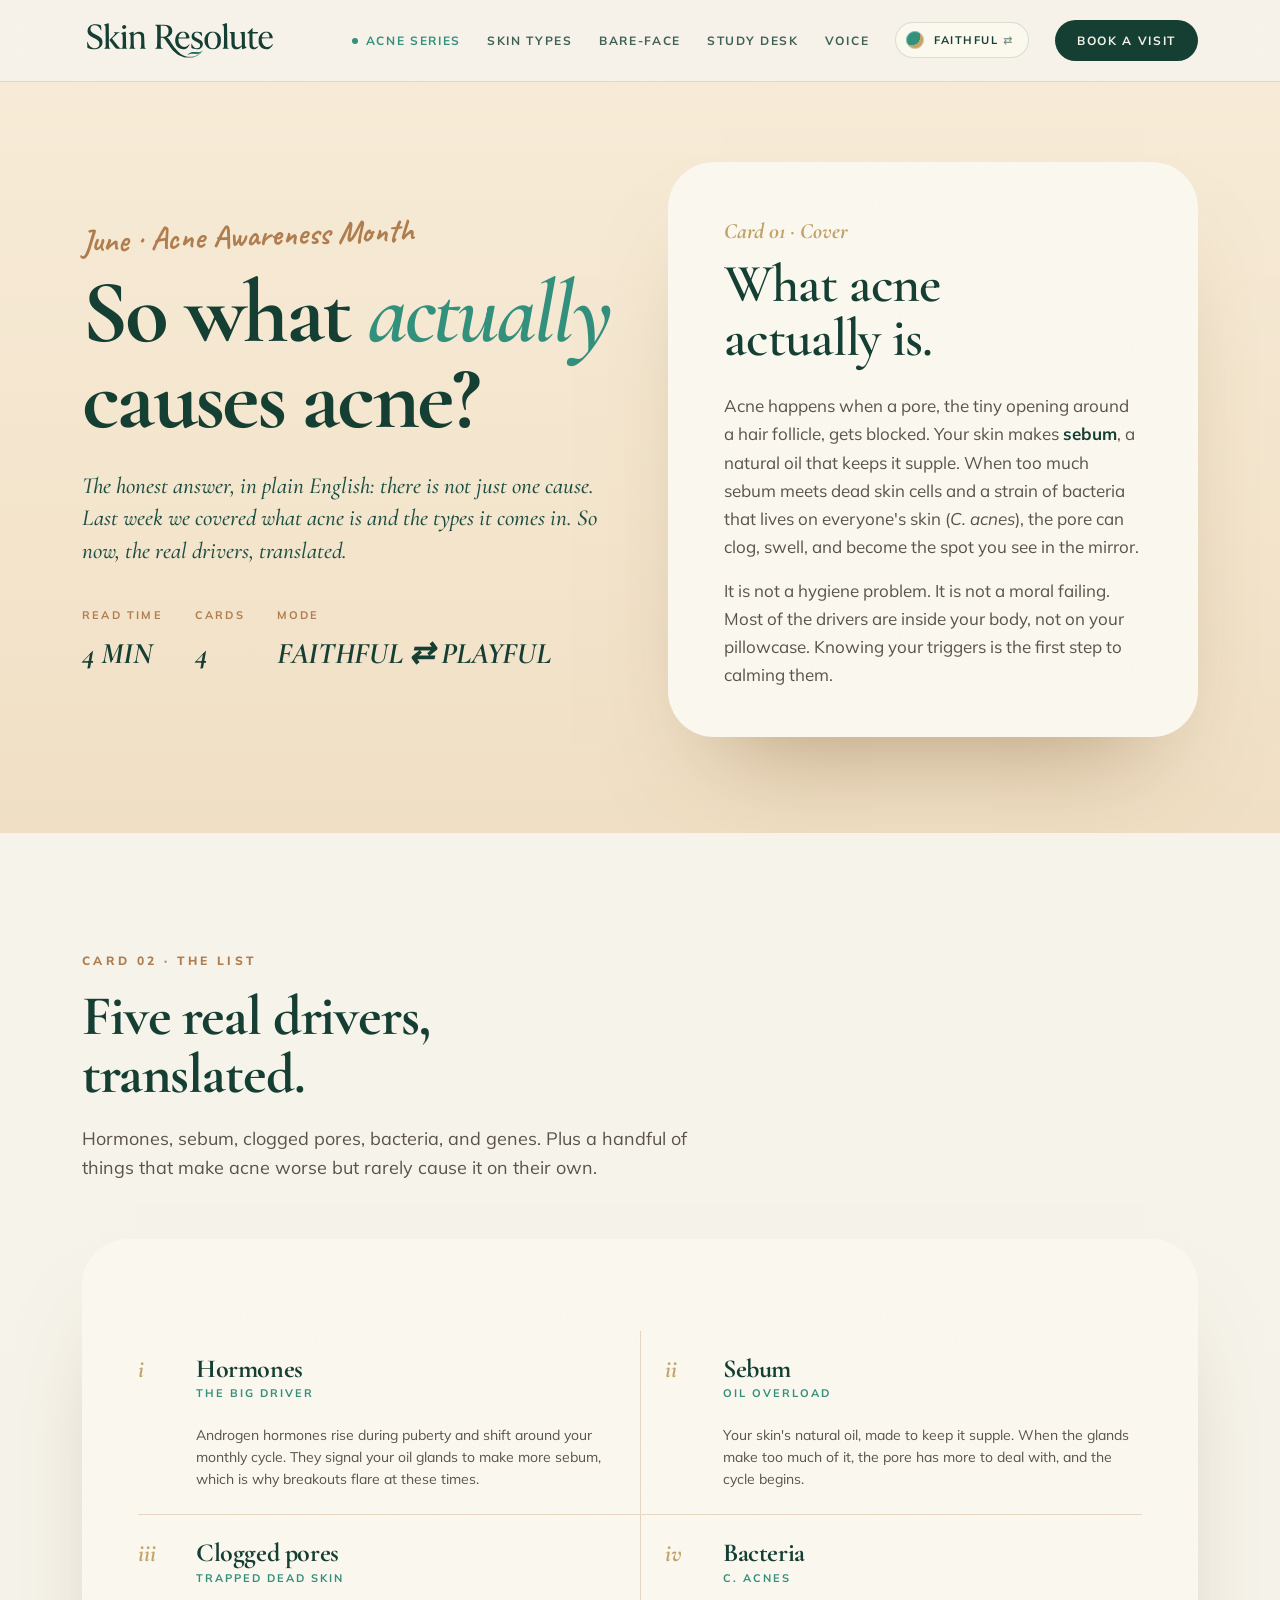
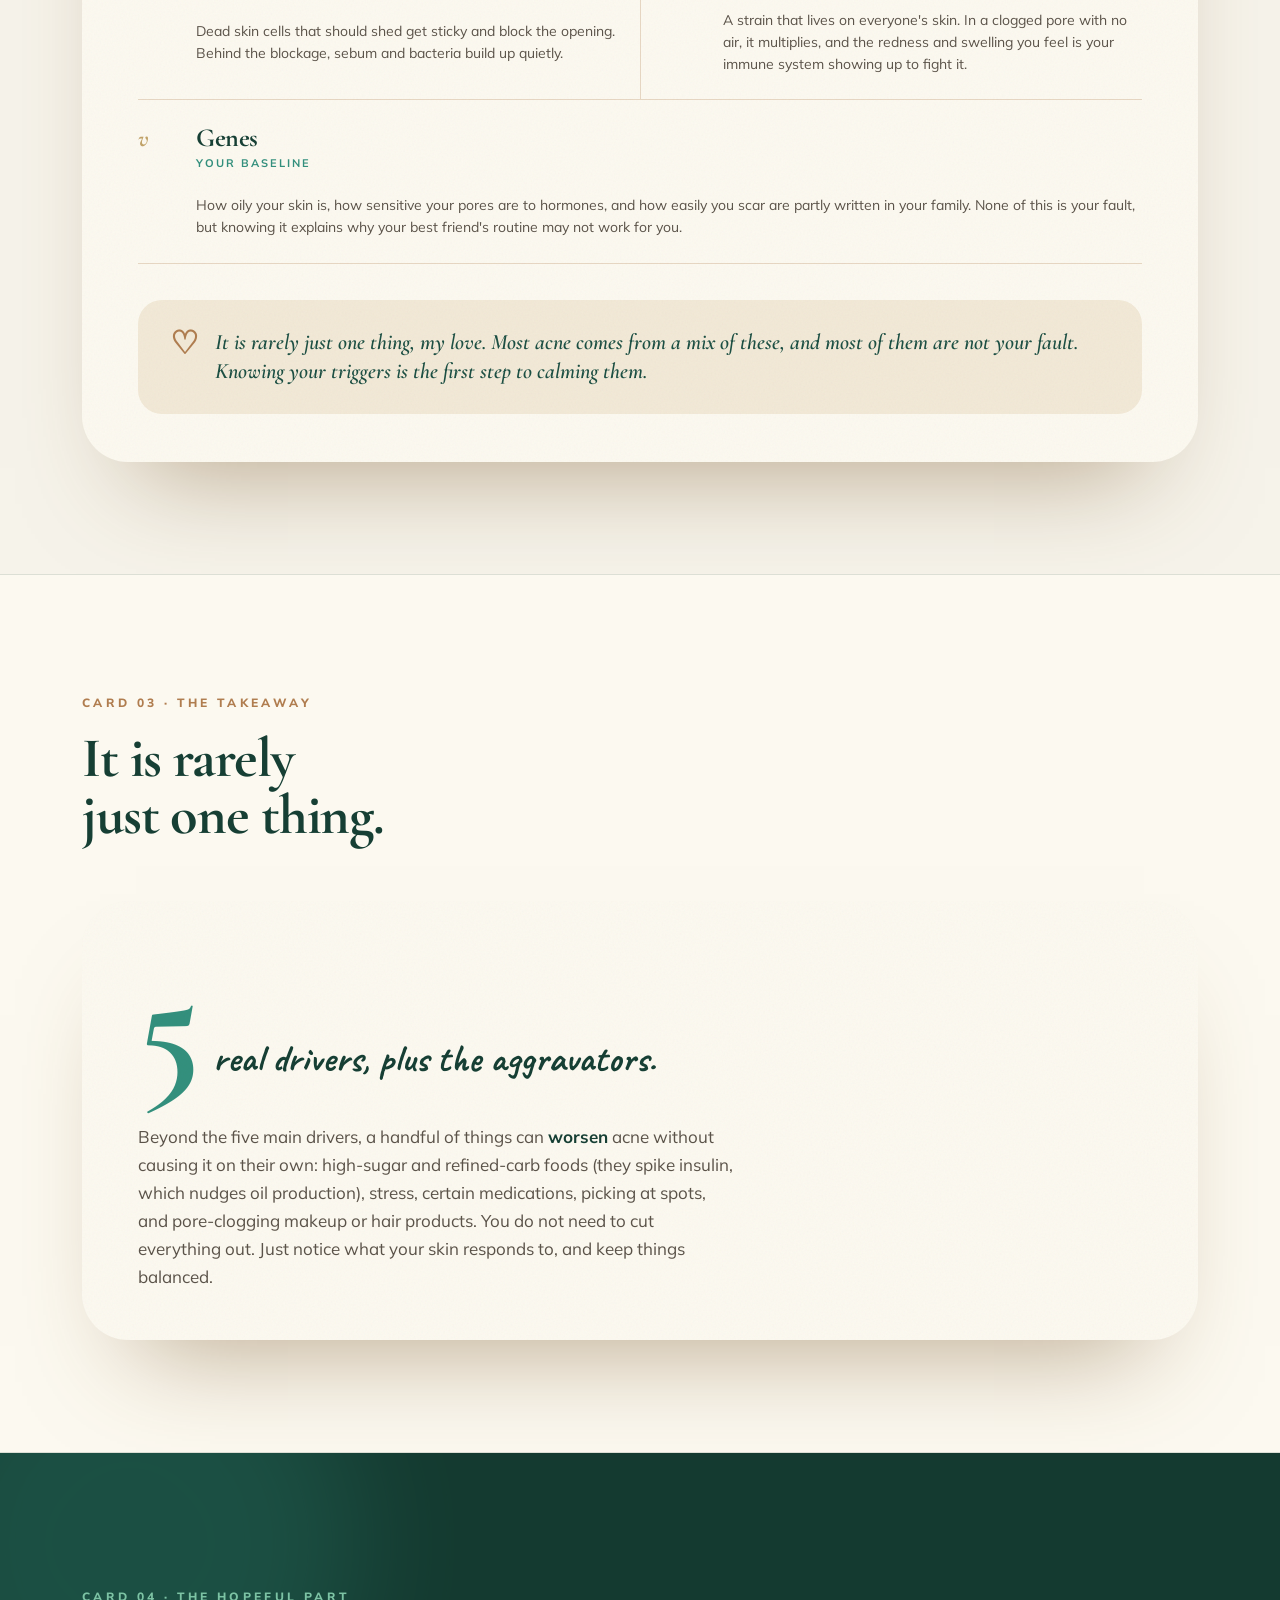
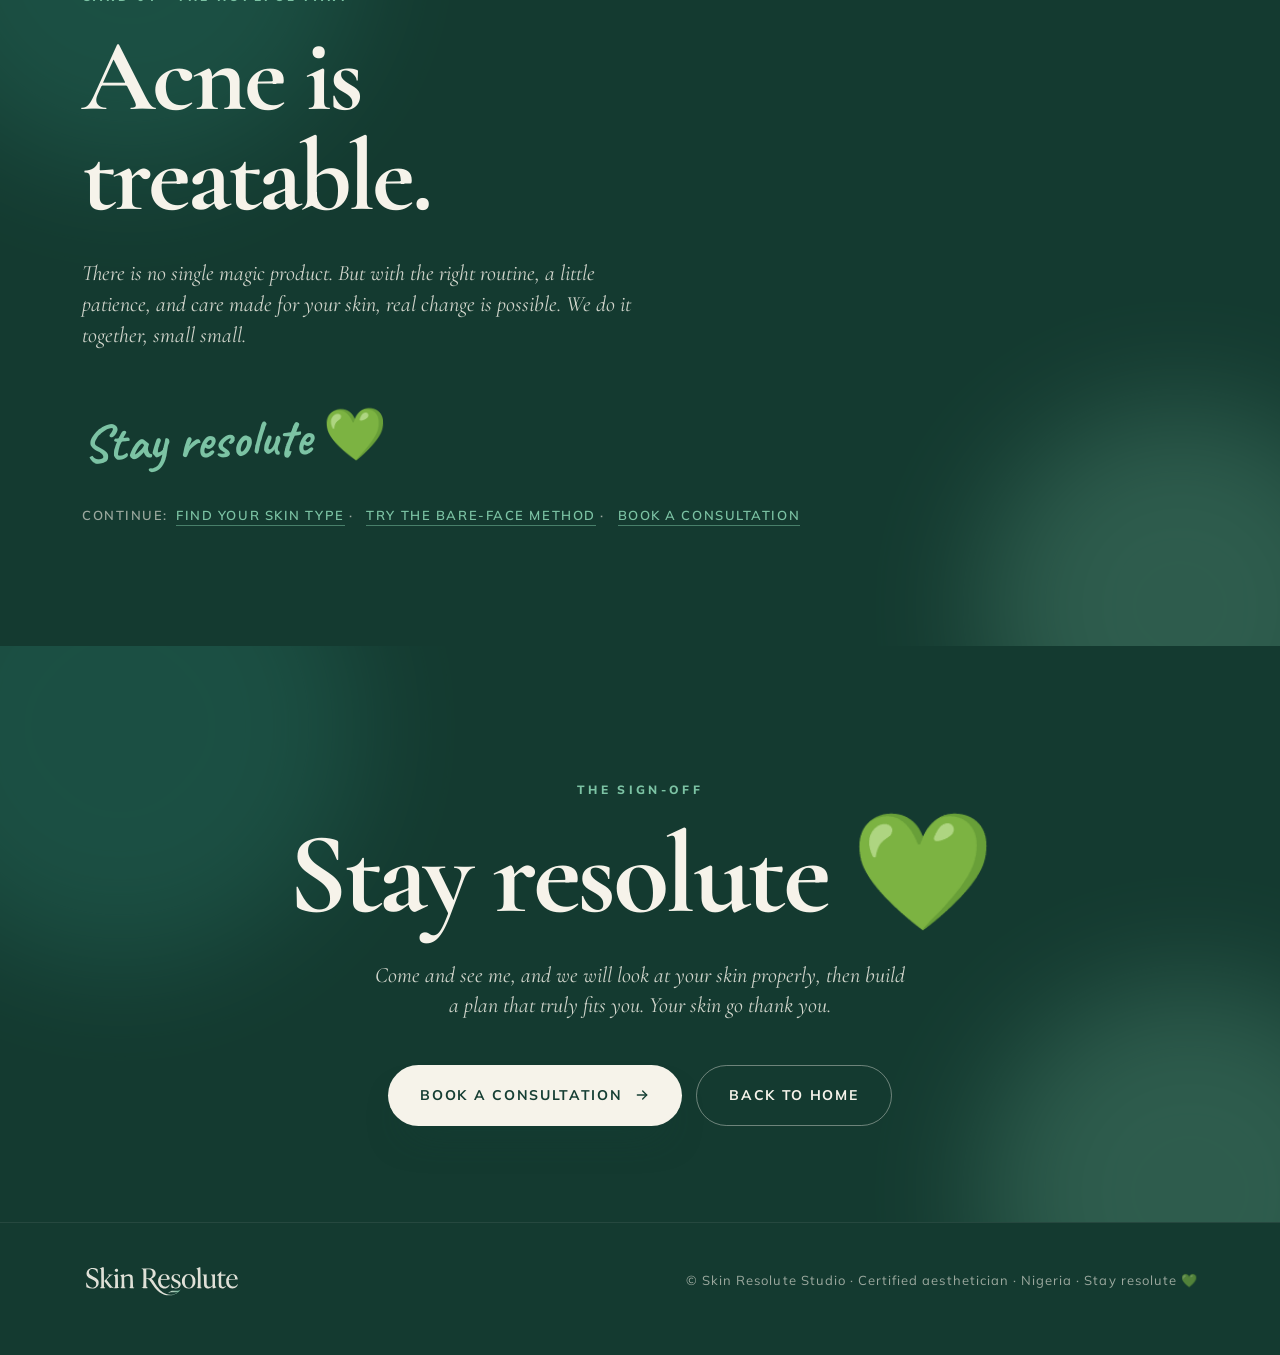
==== acne-awareness.html @ fc34c2e7 "Initial commit: Skin Resolute site with study helper v2" ====
<!doctype html>
<html lang="en" data-mode="faithful">
<head>
<meta charset="utf-8" />
<meta name="viewport" content="width=device-width, initial-scale=1" />
<title>Acne Awareness Month — Skin Resolute</title>
<meta name="description" content="The Skin Resolute June series in plain English: what acne is, what causes it, and the hopeful part, how we treat it together." />
<script>(function(){try{var m=localStorage.getItem('sr:mode');if(m==='playful'||m==='faithful'){document.documentElement.setAttribute('data-mode',m);}}catch(e){}})();</script>
<link rel="preconnect" href="https://fonts.googleapis.com" />
<link rel="preconnect" href="https://fonts.gstatic.com" crossorigin />
<link href="https://fonts.googleapis.com/css2?family=Cormorant+Garamond:ital,wght@0,500;0,600;0,700;1,500;1,600&family=Mulish:wght@300;400;500;600;700;800&family=Caveat:wght@600;700&family=Quicksand:wght@400;500;600;700&display=swap" rel="stylesheet" />
<link rel="stylesheet" href="theme.css" />
<style>
  /* ============ ACNE-AWARENESS — page-specific ============ */
  .cover{
    background: var(--bg-grad);
    padding: 80px 0 96px;
    overflow: hidden;
  }
  .cover-grid{ display: grid; grid-template-columns: 1fr 1fr; gap: 56px; align-items: center; }
  .cover-eyebrow{
    display: inline-flex; align-items: center; gap: 12px;
    color: var(--accent-2);
    font-family: var(--font-hand); font-weight: 700; font-size: 32px;
    transform: rotate(-2deg); margin-bottom: 18px; line-height: 1;
  }
  .cover h1{
    font-size: clamp(56px, 7vw, 112px); line-height: .96;
    letter-spacing: -.03em; font-weight: 700;
  }
  .cover h1 .em{ font-style: italic; color: var(--accent); font-weight: 600; }
  .cover .lede{
    margin-top: 28px;
    font-family: var(--font-display); font-style: italic; font-weight: 500;
    font-size: clamp(20px, 1.8vw, 26px); line-height: 1.4;
    color: color-mix(in srgb, var(--fg) 80%, var(--accent));
    max-width: 520px;
  }
  .cover-meta{
    margin-top: 40px; display: flex; gap: 32px; flex-wrap: wrap;
    font-family: var(--font-body-active); font-weight: 700;
    font-size: 11px; letter-spacing: .2em; text-transform: uppercase;
    color: var(--accent-2);
  }
  .cover-meta span b{
    display: block; font-family: var(--font-display); font-weight: 700;
    font-style: italic; font-size: 30px; color: var(--fg);
    letter-spacing: -.01em; margin-top: 6px;
  }

  /* The 'what is acne' long card */
  .acard{
    background: var(--surface);
    border-radius: var(--radius-xl);
    padding: 56px 56px 48px;
    box-shadow: var(--shadow-card);
    position: relative;
    overflow: hidden;
  }
  .acard::before{
    content: ""; position: absolute; inset: 0;
    opacity: .05; mix-blend-mode: multiply; pointer-events: none;
    background-image: url("data:image/svg+xml;utf8,<svg xmlns='http://www.w3.org/2000/svg' width='220' height='220'><filter id='n'><feTurbulence type='fractalNoise' baseFrequency='0.8' numOctaves='2' stitchTiles='stitch'/></filter><rect width='220' height='220' filter='url(%23n)'/></svg>");
    background-size: 320px 320px;
  }
  .acard .num{
    font-family: var(--font-display); font-weight: 700; font-style: italic;
    font-size: 22px; color: var(--accent-3); line-height: 1;
  }
  .acard h2{
    margin-top: 12px;
    font-size: clamp(36px, 4.2vw, 54px);
    line-height: 1.0; letter-spacing: -.02em;
  }
  .acard .body{
    margin-top: 28px;
    font-size: 17px; line-height: 1.65; color: var(--muted);
    max-width: 60ch;
  }
  .acard .body p + p{ margin-top: 16px; }
  .acard .body b{ color: var(--fg); font-weight: 700; }

  .acard .voice-quote{
    margin-top: 36px;
    background: var(--surface-2);
    border-radius: var(--radius-l);
    padding: 28px 32px;
    display: flex; gap: 16px; align-items: flex-start;
  }
  .acard .voice-quote .vh{
    color: var(--accent-2); font-size: 32px; line-height: 1; flex: none;
    font-family: var(--font-hand); font-weight: 700;
  }
  .acard .voice-quote .vt{
    font-family: var(--font-display); font-style: italic; font-weight: 600;
    font-size: 22px; line-height: 1.32;
    color: color-mix(in srgb, var(--fg) 80%, var(--accent));
  }

  /* Causes list — the 5 drivers */
  .cause-list{ display: grid; grid-template-columns: 1fr 1fr; gap: 0; margin-top: 36px; }
  .cause{
    padding: 24px 0;
    border-bottom: 1px solid var(--line-warm);
    display: grid;
    grid-template-columns: 40px 1fr auto;
    gap: 18px;
    align-items: baseline;
  }
  .cause:nth-child(odd){ padding-right: 24px; }
  .cause:nth-child(even){ padding-left: 24px; border-left: 1px solid var(--line-warm); }
  .cause .cn{
    font-family: var(--font-display); font-weight: 700; font-style: italic;
    font-size: 24px; color: var(--accent-3); line-height: 1;
  }
  .cause .ct{
    font-family: var(--font-display); font-weight: 700;
    font-size: 26px; line-height: 1.05; color: var(--fg);
    letter-spacing: -.015em;
  }
  .cause .ct small{
    display: block;
    font-family: var(--font-body-active); font-weight: 700;
    font-size: 11px; letter-spacing: .18em; text-transform: uppercase;
    color: var(--accent); margin-top: 6px;
  }
  .cause .cdef{
    grid-column: 2 / 4;
    font-size: 14px; line-height: 1.55; color: var(--muted);
    margin-top: 8px;
  }

  /* Treatments — closing section */
  .closing{
    background: var(--dark);
    color: var(--bg);
    padding: 128px 0 120px;
    overflow: hidden;
    position: relative;
  }
  .closing::before, .closing::after{
    content: ""; position: absolute; border-radius: 50%;
    filter: blur(60px); opacity: .25; pointer-events: none;
  }
  .closing::before{ width: 460px; height: 460px; top: -140px; left: -100px; background: var(--accent); }
  .closing::after{ width: 400px; height: 400px; bottom: -160px; right: -100px; background: var(--mint); }
  .closing-inner{ position: relative; }
  .closing .eyebrow{ color: var(--mint); }
  .closing h2{
    color: var(--bg);
    font-size: clamp(56px, 8vw, 120px);
    line-height: .98; letter-spacing: -.03em;
    margin-top: 18px; font-weight: 700;
  }
  .closing .lede{
    margin-top: 32px; max-width: 560px;
    font-family: var(--font-display); font-style: italic;
    font-size: 22px; line-height: 1.4;
    color: color-mix(in srgb, var(--bg) 84%, transparent);
  }
  .closing .hand-sign{
    margin-top: 48px;
    font-family: var(--font-hand); font-weight: 700;
    font-size: clamp(40px, 4vw, 64px);
    color: var(--mint); transform: rotate(-2deg); display: inline-block;
  }
  .closing .small-next{
    margin-top: 24px;
    font-family: var(--font-body-active); font-weight: 600;
    font-size: 13px; letter-spacing: .12em; text-transform: uppercase;
    color: color-mix(in srgb, var(--bg) 60%, transparent);
  }
  .closing .small-next a{
    color: var(--mint);
    border-bottom: 1px solid color-mix(in srgb, var(--mint) 50%, transparent);
    padding-bottom: 2px;
    margin-left: 8px;
  }

  @media (max-width: 980px){
    .cover-grid{ grid-template-columns: 1fr; gap: 40px; }
    .acard{ padding: 40px 32px 36px; }
    .cause-list{ grid-template-columns: 1fr; }
    .cause:nth-child(odd){ padding-right: 0; }
    .cause:nth-child(even){ padding-left: 0; border-left: 0; }
  }
</style>
</head>
<body>

<header class="top">
  <div class="top-row">
    <a href="index.html" class="brand" id="nav-brand" aria-label="Skin Resolute — home"></a>
    <nav class="links" aria-label="Primary">
      <a href="acne-awareness.html" class="active">Acne Series</a>
      <a href="skin-types.html">Skin Types</a>
      <a href="bare-face-method.html">Bare-Face</a>
      <a href="study-helper-v2.html">Study Desk</a>
      <a href="voice.html">Voice</a>
      <button type="button" class="mode-toggle" aria-label="Reading in Faithful mode. Tap to switch.">
        <span class="swatch" aria-hidden="true"></span>
        <span class="label"></span>
      </button>
      <a href="index.html#book" class="nav-cta">Book a visit</a>
    </nav>
  </div>
</header>

<main>

  <!-- COVER -->
  <section class="cover" data-od-id="acne-cover">
    <div class="wrap cover-grid">
      <div>
        <span class="cover-eyebrow">June · Acne Awareness Month</span>
        <h1>So what <span class="em">actually</span> causes acne?</h1>
        <p class="lede">
          The honest answer, in plain English: there is not just one cause. Last
          week we covered what acne is and the types it comes in. So now, the
          real drivers, translated.
        </p>
        <div class="cover-meta">
          <span>Read time<b>4 min</b></span>
          <span>Cards<b>4</b></span>
          <span>Mode<b>Faithful ⇄ Playful</b></span>
        </div>
      </div>

      <article class="acard" data-od-id="acne-what-is">
        <span class="num">Card 01 · Cover</span>
        <h2>What acne<br/>actually is.</h2>
        <div class="body">
          <p>
            Acne happens when a pore, the tiny opening around a hair follicle,
            gets blocked. Your skin makes <b>sebum</b>, a natural oil that keeps
            it supple. When too much sebum meets dead skin cells and a strain of
            bacteria that lives on everyone's skin (<i>C. acnes</i>), the pore
            can clog, swell, and become the spot you see in the mirror.
          </p>
          <p>
            It is not a hygiene problem. It is not a moral failing. Most of the
            drivers are inside your body, not on your pillowcase. Knowing your
            triggers is the first step to calming them.
          </p>
        </div>
      </article>
    </div>
  </section>

  <!-- THE 5 CAUSES -->
  <section data-od-id="acne-causes" style="background: var(--bg);">
    <div class="wrap">
      <div class="sec-head" style="max-width: 760px;">
        <span class="eyebrow">Card 02 · The list</span>
        <h2>Five real drivers,<br/>translated.</h2>
        <p class="lede">
          Hormones, sebum, clogged pores, bacteria, and genes. Plus a handful of
          things that make acne worse but rarely cause it on their own.
        </p>
      </div>

      <article class="acard" data-od-id="causes-detail">
        <div class="cause-list">
          <div class="cause">
            <span class="cn">i</span>
            <span class="ct">Hormones<small>The big driver</small></span>
            <p class="cdef">Androgen hormones rise during puberty and shift around your monthly cycle. They signal your oil glands to make more sebum, which is why breakouts flare at these times.</p>
          </div>
          <div class="cause">
            <span class="cn">ii</span>
            <span class="ct">Sebum<small>Oil overload</small></span>
            <p class="cdef">Your skin's natural oil, made to keep it supple. When the glands make too much of it, the pore has more to deal with, and the cycle begins.</p>
          </div>
          <div class="cause">
            <span class="cn">iii</span>
            <span class="ct">Clogged pores<small>Trapped dead skin</small></span>
            <p class="cdef">Dead skin cells that should shed get sticky and block the opening. Behind the blockage, sebum and bacteria build up quietly.</p>
          </div>
          <div class="cause">
            <span class="cn">iv</span>
            <span class="ct">Bacteria<small>C. acnes</small></span>
            <p class="cdef">A strain that lives on everyone's skin. In a clogged pore with no air, it multiplies, and the redness and swelling you feel is your immune system showing up to fight it.</p>
          </div>
          <div class="cause" style="grid-column: 1 / -1; padding-right: 0; border-left: 0;">
            <span class="cn">v</span>
            <span class="ct">Genes<small>Your baseline</small></span>
            <p class="cdef">How oily your skin is, how sensitive your pores are to hormones, and how easily you scar are partly written in your family. None of this is your fault, but knowing it explains why your best friend's routine may not work for you.</p>
          </div>
        </div>

        <div class="voice-quote">
          <span class="vh">♡</span>
          <p class="vt">
            It is rarely just one thing, my love. Most acne comes from a mix of
            these, and most of them are not your fault. Knowing your triggers is
            the first step to calming them.
          </p>
        </div>
      </article>
    </div>
  </section>

  <!-- TAKEAWAY -->
  <section data-od-id="acne-takeaway" style="background: var(--surface); border-top: 1px solid var(--line); border-bottom: 1px solid var(--line);">
    <div class="wrap">
      <div class="sec-head" style="max-width: 760px;">
        <span class="eyebrow">Card 03 · The takeaway</span>
        <h2>It is rarely<br/>just one thing.</h2>
      </div>

      <article class="acard" data-od-id="takeaway-detail">
        <div style="display: flex; align-items: baseline; gap: 18px; flex-wrap: wrap;">
          <span style="font-family: var(--font-display); font-weight: 700; font-size: clamp(96px, 12vw, 180px); line-height: .85; color: var(--accent); letter-spacing: -.04em;">5</span>
          <span style="font-family: var(--font-hand); font-weight: 700; font-size: clamp(32px, 3vw, 48px); color: var(--fg); line-height: 1;">real drivers, plus the aggravators.</span>
        </div>
        <div class="body" style="margin-top: 36px;">
          <p>
            Beyond the five main drivers, a handful of things can <b>worsen</b>
            acne without causing it on their own: high-sugar and refined-carb
            foods (they spike insulin, which nudges oil production), stress,
            certain medications, picking at spots, and pore-clogging makeup or
            hair products. You do not need to cut everything out. Just notice
            what your skin responds to, and keep things balanced.
          </p>
        </div>
      </article>
    </div>
  </section>

  <!-- CLOSING -->
  <section class="closing" data-od-id="acne-closing">
    <div class="wrap closing-inner">
      <span class="eyebrow">Card 04 · The hopeful part</span>
      <h2>Acne is<br/>treatable.</h2>
      <p class="lede">
        There is no single magic product. But with the right routine, a little
        patience, and care made for your skin, real change is possible. We do it
        together, small small.
      </p>

      <div class="hand-sign">Stay resolute 💚</div>

      <p class="small-next">
        Continue:<a href="skin-types.html">Find your skin type</a> · <a href="bare-face-method.html">Try the Bare-Face Method</a> · <a href="index.html#book">Book a consultation</a>
      </p>
    </div>
  </section>

  <!-- SIGN-OFF -->
  <section class="signoff" data-od-id="signoff">
    <div class="wrap signoff-inner">
      <span class="eyebrow">The sign-off</span>
      <h2>Stay resolute 💚</h2>
      <p class="lede">
        Come and see me, and we will look at your skin properly, then build a
        plan that truly fits you. Your skin go thank you.
      </p>
      <div class="signoff-cta">
        <a href="#" class="btn btn-primary">Book a consultation
          <svg viewBox="0 0 24 24" fill="none" stroke="currentColor" stroke-width="2" stroke-linecap="round" stroke-linejoin="round"><path d="M5 12h14"/><path d="M13 6l6 6-6 6"/></svg>
        </a>
        <a href="index.html" class="btn btn-ghost">Back to home</a>
      </div>
    </div>
  </section>

</main>

<footer class="foot">
  <div class="wrap foot-row">
    <span class="brand" id="foot-brand"></span>
    <span class="copy">© Skin Resolute Studio · Certified aesthetician · Nigeria · Stay resolute 💚</span>
  </div>
</footer>

<script src="logo.js"></script>
<script src="theme.js"></script>
<script>
  (function(){
    if (!window.SkinResoluteLogo) return;
    document.getElementById('nav-brand').innerHTML = window.SkinResoluteLogo({ variant: 'primary', id: 'lg_nav' });
    document.getElementById('foot-brand').innerHTML = window.SkinResoluteLogo({ variant: 'cream',   id: 'lg_foot' });
  })();
</script>

</body>
</html>
---- theme.css ----
/* ============================================================
   SKIN RESOLUTE — shared theme system
   Dual-mode: Faithful (default) ⇄ Playful
   Mode is set on <html data-mode="faithful|playful"> by theme.js
   and persisted to localStorage so it survives across pages.
   ============================================================ */

/* ---------- Shared typography (mode-agnostic) ---------- */
:root{
  --font-display: 'Cormorant Garamond', 'Iowan Old Style', Georgia, serif;
  --font-body:    'Mulish', -apple-system, BlinkMacSystemFont, system-ui, sans-serif;
  --font-hand:    'Caveat', 'Bradley Hand', cursive;
  --font-playful: 'Quicksand', -apple-system, BlinkMacSystemFont, system-ui, sans-serif;

  /* Shape tokens — shared */
  --radius-pill: 999px;
  --radius-card: 18px;
  --radius-l: 24px;
  --radius-xl: 46px;

  /* Mode-toggle transition timing — the one signature motion */
  --mode-fade: 320ms cubic-bezier(.4, 0, .2, 1);
}

/* ---------- FAITHFUL (default) ---------- */
html[data-mode="faithful"]{
  --bg:        #F6F3EA;
  --bg-warm:   #F4E5CD;
  --bg-warm-2: #F0DFC4;
  --bg-grad:   linear-gradient(180deg, #F7EBD7 0%, #F4E5CD 55%, #F0DFC4 100%);

  --surface:   #FCF9F0;
  --surface-2: #F2E9D7;

  --fg:        #163F34;
  --fg-2:      #143A30;
  --muted:     #5b5349;
  --muted-2:   #8a7d6a;

  --line:      rgba(22, 63, 52, .14);
  --line-warm: rgba(176, 125, 79, .28);

  --accent:    #33907D;
  --accent-2:  #B07D4F;
  --accent-3:  #C2A368;
  --on-accent: #FCF9F0;

  --dark:      #143A30;
  --dark-2:    #0E2C24;
  --mint:      #7CC3A4;
  --rose:      #EE9FB0;

  --shadow-card: 0 60px 100px -54px rgba(120, 86, 42, .5);
  --shadow-soft: 0 30px 60px -46px rgba(120, 86, 42, .45);
  --shadow-pill: 0 22px 38px -20px rgba(20, 63, 52, .55);

  --font-body-active: var(--font-body);

  /* Tone label for the toggle UI */
  --mode-name: "Faithful";
  --mode-swatch: #33907D;
}

/* ---------- PLAYFUL ---------- */
html[data-mode="playful"]{
  --bg:        #FFF8F3;
  --bg-warm:   #FCE7DC;
  --bg-warm-2: #F8DCE6;
  --bg-grad:   linear-gradient(150deg, #FFF3EA 0%, #FCE7DC 60%, #F8DCE6 100%);

  --surface:   #FFFDFB;
  --surface-2: #F4ECF4;

  --fg:        #1E5C4D;
  --fg-2:      #143F34;
  --muted:     #6B5560;
  --muted-2:   #948390;

  --line:      rgba(80, 60, 70, .14);
  --line-warm: rgba(80, 60, 70, .22);

  --accent:    #EE9FB0;
  --accent-2:  #5FA98F;
  --accent-3:  #F4A593;
  --on-accent: #1E5C4D;

  --dark:      #1E5C4D;
  --dark-2:    #143F34;
  --mint:      #BFE7D2;
  --rose:      #EE9FB0;

  --shadow-card: 0 60px 100px -50px rgba(80, 60, 70, .4);
  --shadow-soft: 0 30px 60px -46px rgba(80, 60, 70, .38);
  --shadow-pill: 0 18px 32px -18px rgba(80, 110, 95, .45);

  /* Playful mode uses Quicksand for body, keeps Cormorant for display,
     leans harder on Caveat for hand accents. */
  --font-body-active: var(--font-playful);

  --mode-name: "Playful";
  --mode-swatch: #EE9FB0;
}

/* ============================================================
   Base — applied to every page
   ============================================================ */
*, *::before, *::after { box-sizing: border-box; }

html {
  scroll-behavior: smooth;
  /* Offset anchor jumps so #book etc. don't hide behind the sticky header. */
  scroll-padding-top: 88px;
  background: var(--bg);
  /* Mode swap signature motion — a quiet cross-fade on bg/color.
     View Transitions API handles the rest from theme.js. */
  transition: background var(--mode-fade);
}

body{
  margin: 0;
  background: var(--bg);
  color: var(--fg);
  font-family: var(--font-body-active);
  font-weight: 400;
  font-size: 17px;
  line-height: 1.6;
  -webkit-font-smoothing: antialiased;
  -moz-osx-font-smoothing: grayscale;
  overflow-x: hidden;
  transition: background var(--mode-fade), color var(--mode-fade);
}

/* Paper grain overlay — fixed across the whole page */
body::before{
  content: "";
  position: fixed;
  inset: 0;
  pointer-events: none;
  z-index: 1;
  opacity: .05;
  mix-blend-mode: multiply;
  background-image: url("data:image/svg+xml;utf8,<svg xmlns='http://www.w3.org/2000/svg' width='220' height='220'><filter id='n'><feTurbulence type='fractalNoise' baseFrequency='0.8' numOctaves='2' stitchTiles='stitch'/></filter><rect width='220' height='220' filter='url(%23n)'/></svg>");
  background-size: 340px 340px;
}
main, header, footer, section { position: relative; z-index: 2; }

/* ---------- Skip link ---------- */
.skip-link{
  position: absolute;
  left: 16px;
  top: -100px;
  z-index: 200;
  background: var(--fg);
  color: var(--bg);
  padding: 12px 22px;
  border-radius: 0 0 var(--radius-pill) var(--radius-pill);
  font-family: var(--font-body-active);
  font-weight: 700;
  font-size: 12px;
  letter-spacing: .14em;
  text-transform: uppercase;
  transition: top .15s ease-out;
}
.skip-link:focus{
  top: 0;
  outline: 2px solid var(--accent);
  outline-offset: 2px;
}

/* ---------- Focus visibility (WCAG 1.4.11, 2.4.7, 2.4.13) ----------
   Every interactive element gets a 2px ring with 3px offset on keyboard
   focus. Ring uses --fg (deep ink) rather than --accent because in
   Playful mode the accent is rose, which lands below the 3:1 UI minimum
   on cream. Mouse clicks suppress the ring via :focus-visible. */
a:focus-visible,
button:focus-visible,
[tabindex]:focus-visible,
input:focus-visible,
select:focus-visible,
textarea:focus-visible,
[role="button"]:focus-visible{
  outline: 2px solid var(--fg);
  outline-offset: 3px;
  border-radius: 4px;
}
/* The mode-toggle already has its own border; tighten the offset so the
   ring reads as enhancement rather than a clash. */
.mode-toggle:focus-visible{ outline-offset: 2px; }
/* Pills look better with the ring hugging the radius. */
.btn:focus-visible,
.nav-cta:focus-visible,
.handle:focus-visible,
.dlink:focus-visible{
  outline-offset: 2px;
}
/* On dark surfaces (signoff / closing), the dark --fg ring disappears.
   Switch to --bg (cream) there for the same perceptual contrast. */
.signoff .btn:focus-visible,
.signoff a:focus-visible,
.closing .btn:focus-visible,
.closing a:focus-visible{
  outline-color: var(--bg);
}
/* Suppress default outline ONLY when focus-visible matches — never blanket. */
a:focus:not(:focus-visible),
button:focus:not(:focus-visible){
  outline: none;
}

/* ---------- Visually-hidden (sr-only) ----------
   For headings/labels that exist for AT navigation but not sighted users. */
.sr-only{
  position: absolute;
  width: 1px; height: 1px;
  padding: 0; margin: -1px;
  overflow: hidden;
  clip: rect(0, 0, 0, 0);
  white-space: nowrap;
  border: 0;
}

/* ---------- Type primitives ---------- */
h1, h2, h3, h4 {
  font-family: var(--font-display);
  font-weight: 600;
  color: var(--fg);
  margin: 0;
  letter-spacing: -.01em;
}
h1 { font-weight: 700; }
p  { margin: 0; }
a  { color: inherit; text-decoration: none; }

.eyebrow{
  font-family: var(--font-body-active);
  font-weight: 800;
  font-size: 12px;
  letter-spacing: .28em;
  text-transform: uppercase;
  color: var(--accent-2);
}
html[data-mode="playful"] .eyebrow{
  font-family: var(--font-hand);
  font-weight: 700;
  font-size: 26px;
  letter-spacing: 0;
  text-transform: none;
  color: var(--accent-2);
  transform: rotate(-2deg);
  display: inline-block;
}
.hand{ font-family: var(--font-hand); font-weight: 700; }

/* ---------- Layout primitives ---------- */
.wrap{ max-width: 1180px; margin: 0 auto; padding: 0 32px; }
.wrap-narrow{ max-width: 760px; margin: 0 auto; padding: 0 32px; }
section{ padding: 112px 0; }

/* ---------- Buttons ---------- */
.btn{
  display: inline-flex;
  align-items: center;
  gap: 12px;
  padding: 18px 32px;
  border-radius: var(--radius-pill);
  font-family: var(--font-body-active);
  font-weight: 700;
  font-size: 14px;
  letter-spacing: .12em;
  text-transform: uppercase;
  cursor: pointer;
  border: 0;
  transition: transform .15s, box-shadow .2s, background .15s, color .15s;
}
.btn-primary{
  background: var(--fg);
  color: var(--bg);
  box-shadow: var(--shadow-pill);
}
.btn-primary:hover{ background: var(--accent); transform: translateY(-2px); }
.btn-ghost{
  background: transparent;
  color: var(--fg);
  border: 1.5px solid var(--fg);
}
.btn-ghost:hover{ background: var(--fg); color: var(--bg); }
.btn svg{ width: 16px; height: 16px; }

/* ---------- Section header ---------- */
.sec-head{ margin-bottom: 56px; max-width: 720px; }
.sec-head h2{
  font-size: clamp(36px, 4.4vw, 60px);
  line-height: 1.02;
  letter-spacing: -.02em;
  margin-top: 16px;
  font-weight: 700;
}
.sec-head .lede{
  margin-top: 22px;
  font-size: 18px;
  line-height: 1.6;
  color: var(--muted);
  max-width: 620px;
}

/* ============================================================
   Top bar — shared across all pages
   ============================================================ */
header.top{
  position: sticky;
  top: 0;
  z-index: 50;
  background: color-mix(in srgb, var(--bg) 86%, transparent);
  backdrop-filter: blur(14px) saturate(140%);
  -webkit-backdrop-filter: blur(14px) saturate(140%);
  border-bottom: 1px solid var(--line);
  transition: background var(--mode-fade), border-color var(--mode-fade);
}
.top-row{
  display: flex;
  align-items: center;
  justify-content: space-between;
  padding: 18px 32px;
  max-width: 1180px;
  margin: 0 auto;
  gap: 24px;
}
.brand{ display: inline-block; width: 196px; line-height: 0; }
.brand svg{ display: block; width: 100%; height: auto; }

nav.links{ display: flex; gap: 26px; align-items: center; }
nav.links a{
  font-family: var(--font-body-active);
  font-size: 12px;
  font-weight: 700;
  letter-spacing: .14em;
  text-transform: uppercase;
  color: var(--fg);
  opacity: .82;
  transition: opacity .15s, color .15s;
}
nav.links a:hover{ opacity: 1; color: var(--accent); }
nav.links a.active{ color: var(--accent); opacity: 1; }
nav.links a.active::before{
  content: "";
  display: inline-block;
  width: 6px; height: 6px;
  border-radius: 50%;
  background: var(--accent);
  margin-right: 8px;
  vertical-align: middle;
  transform: translateY(-1px);
}
nav.links a.nav-cta{
  background: var(--fg);
  color: var(--bg);
  padding: 11px 22px;
  border-radius: var(--radius-pill);
  font-size: 12px;
  font-weight: 700;
  letter-spacing: .14em;
  text-transform: uppercase;
  opacity: 1 !important;
  transition: background .15s, transform .15s, color .15s;
}
nav.links a.nav-cta:hover{ background: var(--accent); color: var(--on-accent); transform: translateY(-1px); }

/* ============================================================
   MODE TOGGLE — the signature interaction
   Framed as "Reader mode," not a designer knob:
   "Read the studio in Faithful (calm cream + teal) or
    Playful (warm pastels + handwritten) — same words."
   ============================================================ */
.mode-toggle{
  display: inline-flex;
  align-items: center;
  gap: 10px;
  padding: 8px 14px 8px 10px;
  border-radius: var(--radius-pill);
  background: color-mix(in srgb, var(--surface) 70%, transparent);
  border: 1px solid var(--line);
  color: var(--fg);
  font-family: var(--font-body-active);
  font-size: 11px;
  font-weight: 700;
  letter-spacing: .14em;
  text-transform: uppercase;
  cursor: pointer;
  transition: background .15s, border-color .15s, transform .15s;
}
.mode-toggle:hover{ transform: translateY(-1px); border-color: var(--accent); }
.mode-toggle .swatch{
  width: 18px; height: 18px;
  border-radius: 50%;
  background:
    radial-gradient(circle at 30% 30%, var(--accent) 0 50%, var(--accent-3) 50% 100%);
  box-shadow: inset 0 0 0 1px rgba(255,255,255,.4);
  flex: none;
  transition: background var(--mode-fade);
}
.mode-toggle .label::before { content: var(--mode-name); }
.mode-toggle .label::after  { content: " ⇄"; opacity: .55; }

/* ============================================================
   Sign-off + footer — shared
   ============================================================ */
.signoff{
  background: var(--dark);
  color: var(--bg);
  padding: 128px 0 96px;
  overflow: hidden;
  position: relative;
  transition: background var(--mode-fade);
}
.signoff::before, .signoff::after{
  content: "";
  position: absolute;
  border-radius: 50%;
  filter: blur(60px);
  opacity: .25;
  pointer-events: none;
}
.signoff::before{ width: 480px; height: 480px; top: -160px; left: -120px; background: var(--accent); }
.signoff::after{ width: 420px; height: 420px; bottom: -180px; right: -120px; background: var(--mint); }
.signoff-inner{ position: relative; text-align: center; }
.signoff .eyebrow{ color: var(--mint); }
html[data-mode="playful"] .signoff .eyebrow{ color: var(--mint); }
.signoff h2{
  color: var(--bg);
  font-size: clamp(60px, 9vw, 132px);
  line-height: .98;
  letter-spacing: -.03em;
  margin-top: 18px;
  font-weight: 700;
}
.signoff .lede{
  margin: 28px auto 0;
  max-width: 540px;
  font-family: var(--font-display);
  font-style: italic;
  font-size: 22px;
  line-height: 1.4;
  color: color-mix(in srgb, var(--bg) 84%, transparent);
}
.signoff-cta{ margin-top: 44px; display: flex; gap: 14px; justify-content: center; flex-wrap: wrap; }
.signoff .btn-primary{ background: var(--bg); color: var(--fg); }
.signoff .btn-primary:hover{ background: var(--mint); color: var(--fg); }
.signoff .btn-ghost{ color: var(--bg); border-color: color-mix(in srgb, var(--bg) 40%, transparent); }
.signoff .btn-ghost:hover{ background: var(--bg); color: var(--fg); border-color: var(--bg); }

footer.foot{
  background: var(--dark);
  color: color-mix(in srgb, var(--bg) 60%, transparent);
  padding: 40px 0 56px;
  border-top: 1px solid color-mix(in srgb, var(--bg) 8%, transparent);
  font-size: 13px;
  transition: background var(--mode-fade);
}
.foot-row{
  display: flex;
  justify-content: space-between;
  align-items: center;
  gap: 24px;
  flex-wrap: wrap;
}
.foot .brand{ width: 160px; opacity: .9; }
.foot .copy{ letter-spacing: .08em; }

/* ============================================================
   View Transitions API — the actual signature motion
   The root cross-fades when the mode flips.
   Browsers without the API get the CSS color transitions above.
   ============================================================ */
@media (prefers-reduced-motion: reduce){
  html, body, * { transition: none !important; }
}
::view-transition-old(root),
::view-transition-new(root){
  animation-duration: var(--mode-fade);
  mix-blend-mode: normal;
}

/* ============================================================
   Responsive
   ============================================================ */
@media (max-width: 980px){
  section{ padding: 88px 0; }
  nav.links{ gap: 18px; }
  nav.links a:not(.nav-cta):not(.mode-toggle){ display: none; }
}
@media (max-width: 620px){
  .wrap, .wrap-narrow{ padding: 0 22px; }
  .top-row{ padding: 14px 22px; gap: 12px; }
  .brand{ width: 150px; }
  nav.links{ gap: 10px; }
  .mode-toggle{ padding: 6px 10px 6px 8px; font-size: 10px; }
  .mode-toggle .swatch{ width: 14px; height: 14px; }
  section{ padding: 72px 0; }
  .signoff{ padding: 96px 0 72px; }
}
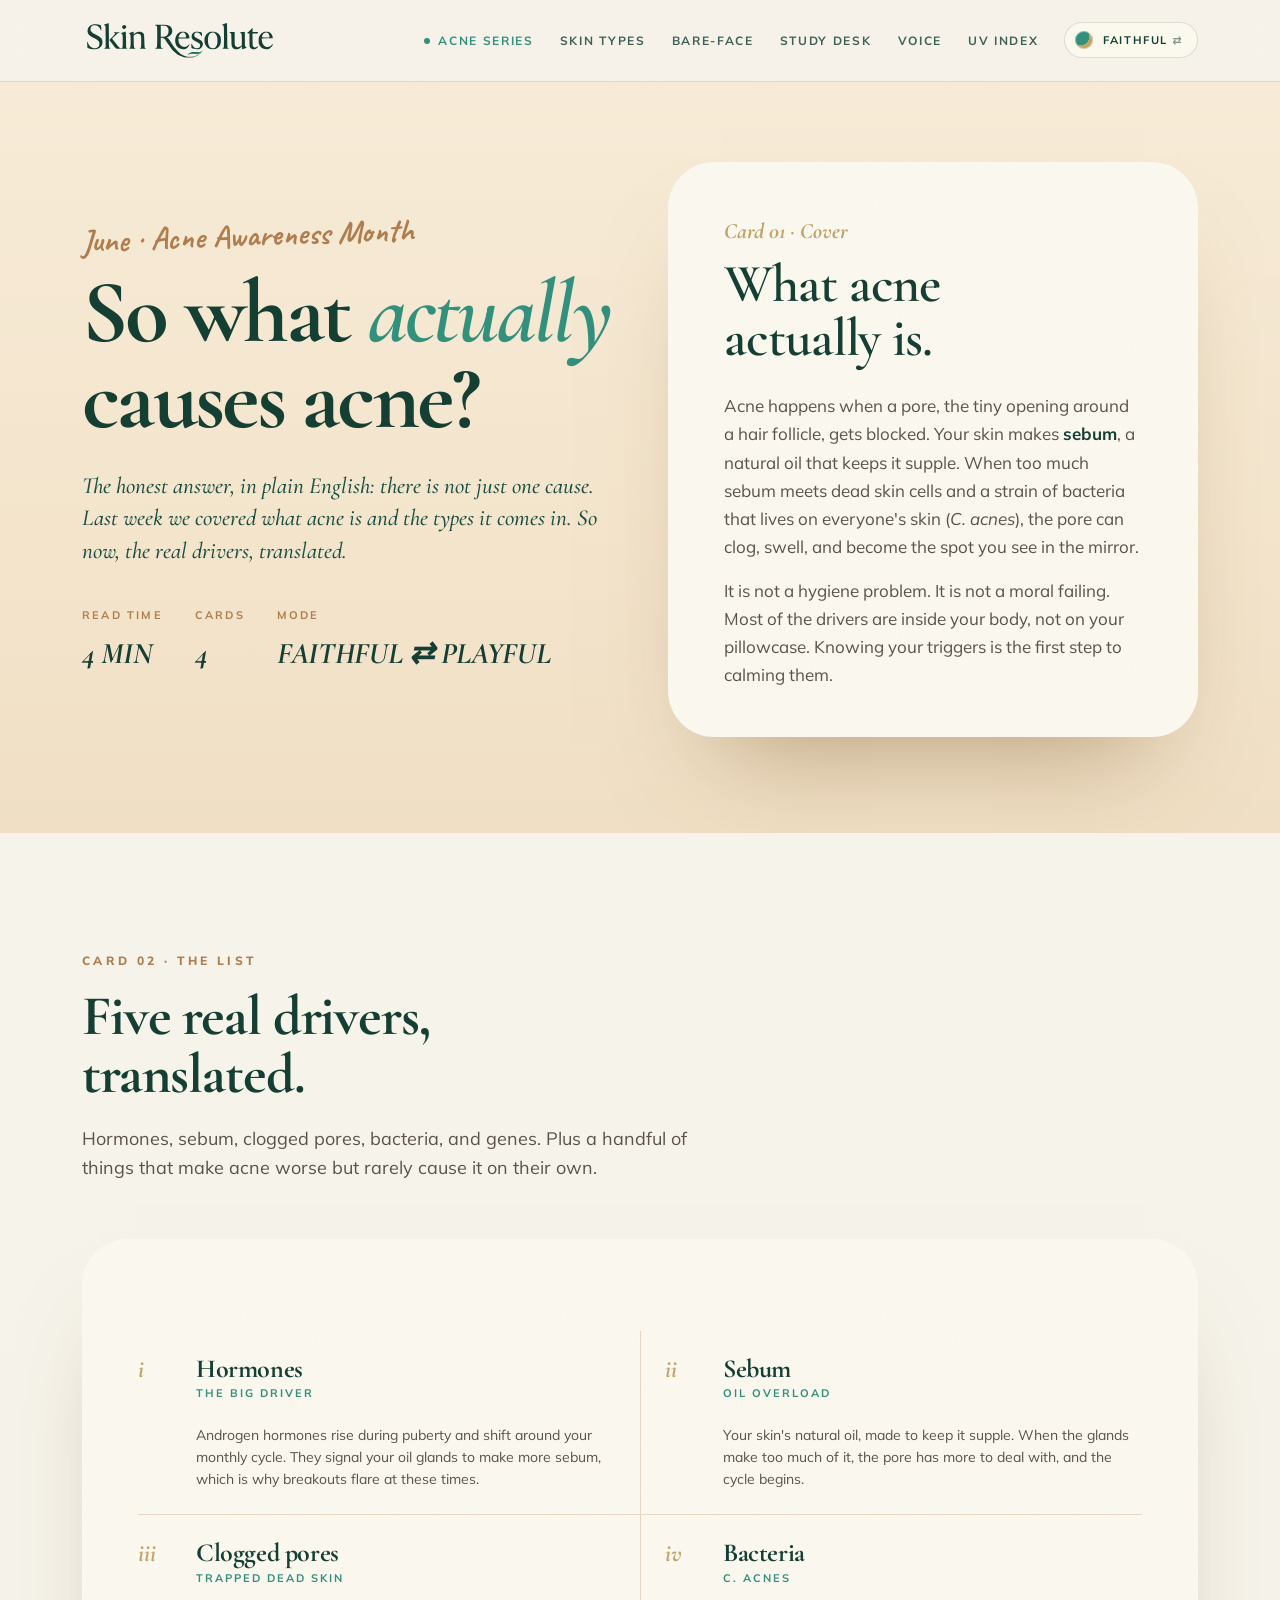
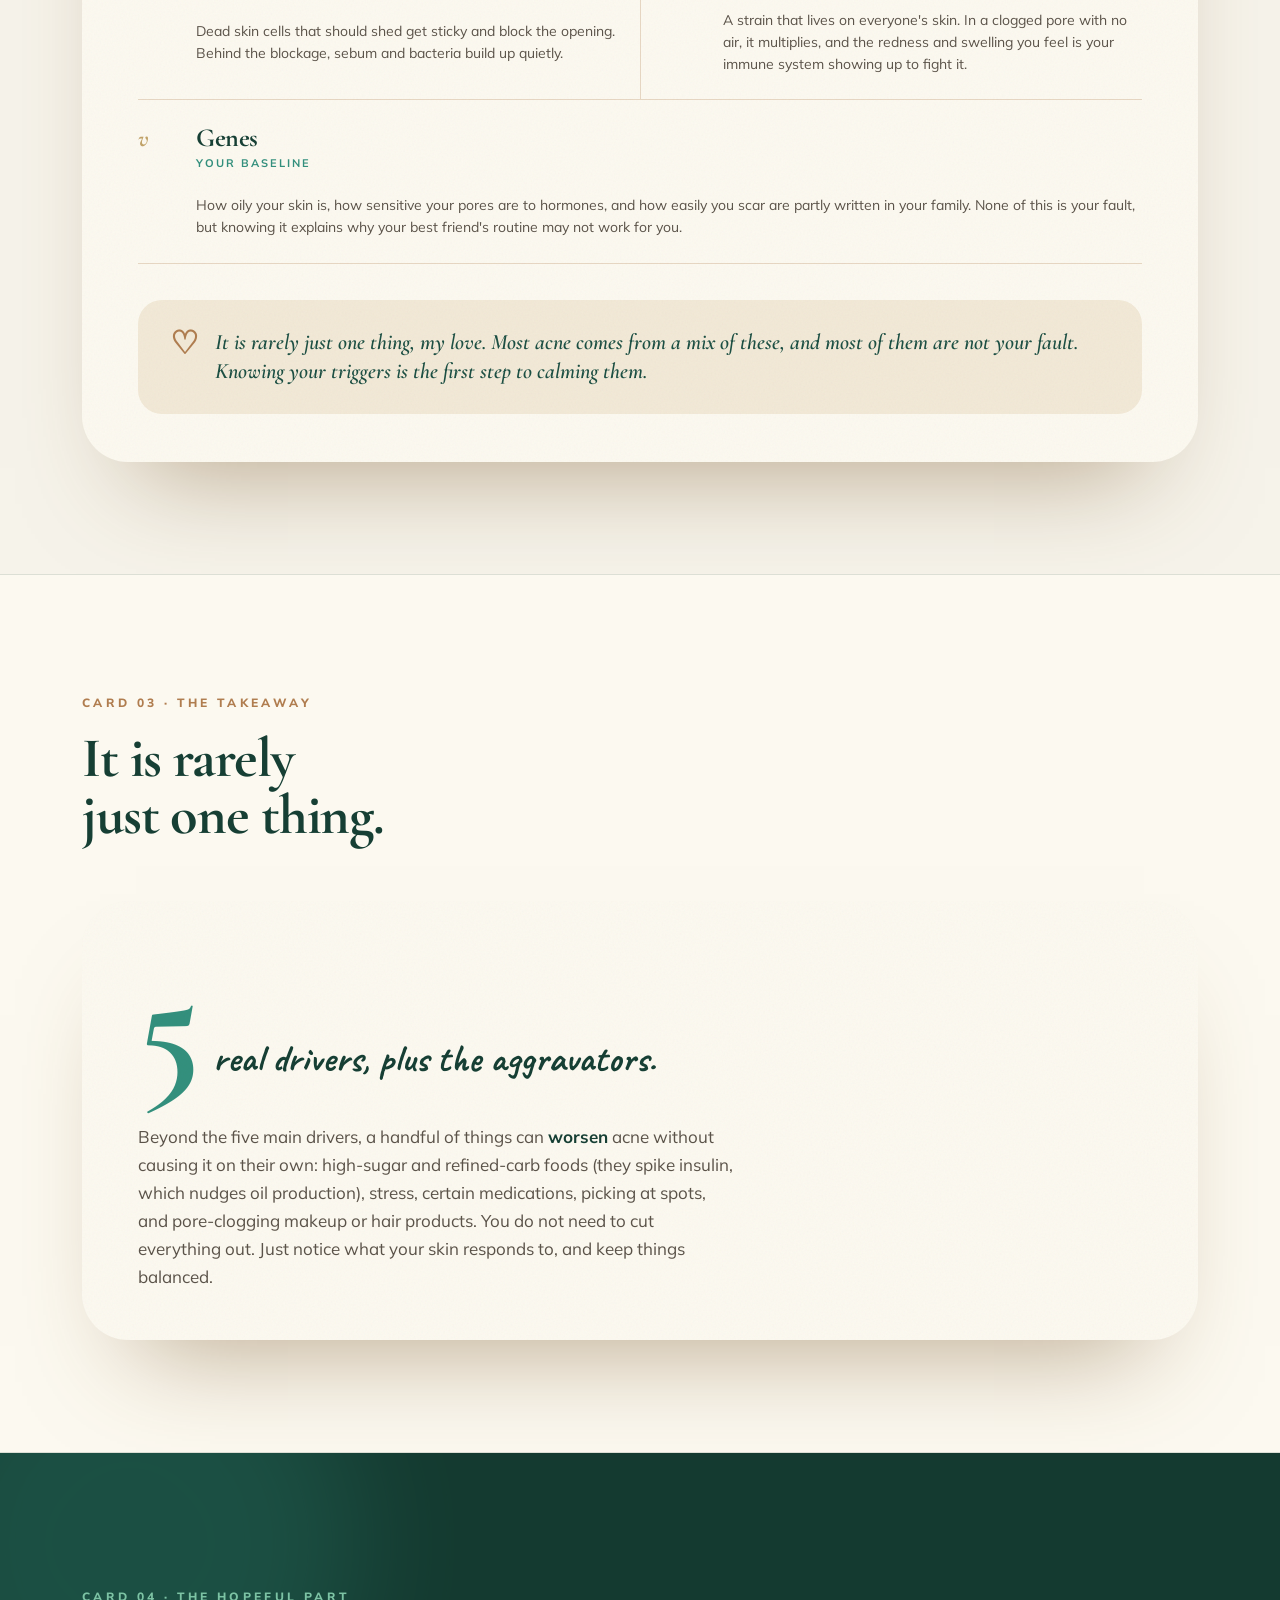
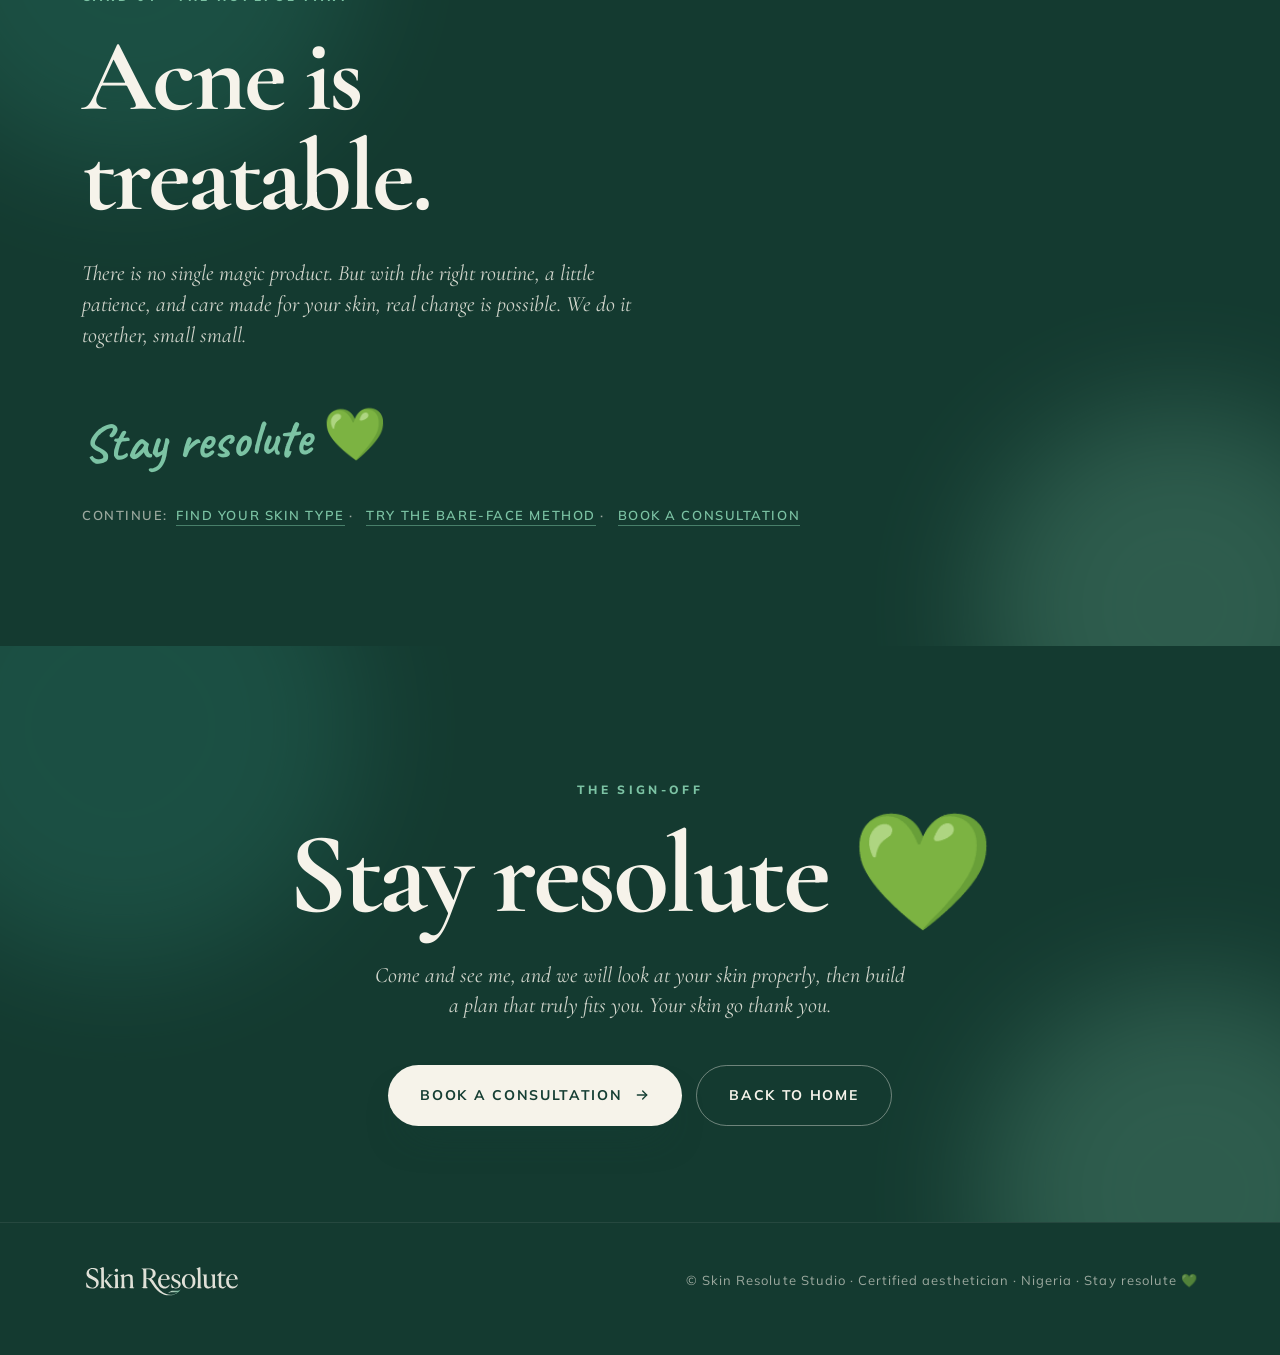
==== commit 2d0e946b: "feat: mobile nav hamburger, UV Index page, responsive refinements - Add hamburger nav-toggle with CS" ====
--- a/acne-awareness.html
+++ b/acne-awareness.html
@@ -184,6 +184,9 @@
     .cause:nth-child(odd){ padding-right: 0; }
     .cause:nth-child(even){ padding-left: 0; border-left: 0; }
   }
+  @media (max-width: 620px){
+    .acard{ padding: 32px 22px 28px; }
+  }
 </style>
 </head>
 <body>
@@ -195,13 +198,16 @@
       <a href="acne-awareness.html" class="active">Acne Series</a>
       <a href="skin-types.html">Skin Types</a>
       <a href="bare-face-method.html">Bare-Face</a>
-      <a href="study-helper-v2.html">Study Desk</a>
+      <a href="study-helper.html">Study Desk</a>
       <a href="voice.html">Voice</a>
+      <a href="uv-index.html">UV Index</a>
       <button type="button" class="mode-toggle" aria-label="Reading in Faithful mode. Tap to switch.">
         <span class="swatch" aria-hidden="true"></span>
         <span class="label"></span>
       </button>
-      <a href="index.html#book" class="nav-cta">Book a visit</a>
+      <button type="button" class="nav-toggle" aria-label="Toggle menu" aria-expanded="false">
+        <span class="bar" aria-hidden="true"></span>
+      </button>
     </nav>
   </div>
 </header>
--- a/theme.css
+++ b/theme.css
@@ -483,16 +483,68 @@
 /* ============================================================
    Responsive
    ============================================================ */
+/* ============================================================
+   Mobile nav toggle — hamburger (hidden on desktop)
+   ============================================================ */
+.nav-toggle{
+  display: none;
+  width: 38px; height: 38px;
+  padding: 8px;
+  background: transparent;
+  border: 0;
+  border-radius: 8px;
+  cursor: pointer;
+  flex: none;
+  transition: background .15s;
+}
+.nav-toggle:hover{ background: color-mix(in srgb, var(--fg) 8%, transparent); }
+.nav-toggle .bar{
+  display: block;
+  width: 22px; height: 2px;
+  background: var(--fg);
+  border-radius: 1px;
+  position: relative;
+  transition: background .15s;
+}
+.nav-toggle .bar::before,
+.nav-toggle .bar::after{
+  content: "";
+  position: absolute;
+  left: 0;
+  width: 100%; height: 2px;
+  background: var(--fg);
+  border-radius: 1px;
+  transition: transform .2s, top .2s;
+}
+.nav-toggle .bar::before{ top: -7px; }
+.nav-toggle .bar::after{ top: 7px; }
+/* Open state — hamburger → X */
+nav.links.nav-open .nav-toggle .bar{ background: transparent; }
+nav.links.nav-open .nav-toggle .bar::before{ transform: rotate(45deg); top: 0; }
+nav.links.nav-open .nav-toggle .bar::after{ transform: rotate(-45deg); top: 0; }
+
 @media (max-width: 980px){
   section{ padding: 88px 0; }
-  nav.links{ gap: 18px; }
-  nav.links a:not(.nav-cta):not(.mode-toggle){ display: none; }
+  nav.links{ gap: 14px; }
+  .nav-toggle{ display: inline-flex; align-items: center; justify-content: center; }
+  nav.links a{ display: none; }
+  nav.links.nav-open{ flex-wrap: wrap; }
+  nav.links.nav-open a{
+    display: block;
+    width: 100%;
+    padding: 14px 0;
+    border-top: 1px solid var(--line);
+    text-align: center;
+    font-size: 13px;
+  }
+  nav.links.nav-open a:last-of-type{ border-bottom: 1px solid var(--line); }
+  nav.links.nav-open a.active::before{ display: none; }
 }
 @media (max-width: 620px){
   .wrap, .wrap-narrow{ padding: 0 22px; }
   .top-row{ padding: 14px 22px; gap: 12px; }
   .brand{ width: 150px; }
-  nav.links{ gap: 10px; }
+  nav.links{ gap: 8px; }
   .mode-toggle{ padding: 6px 10px 6px 8px; font-size: 10px; }
   .mode-toggle .swatch{ width: 14px; height: 14px; }
   section{ padding: 72px 0; }
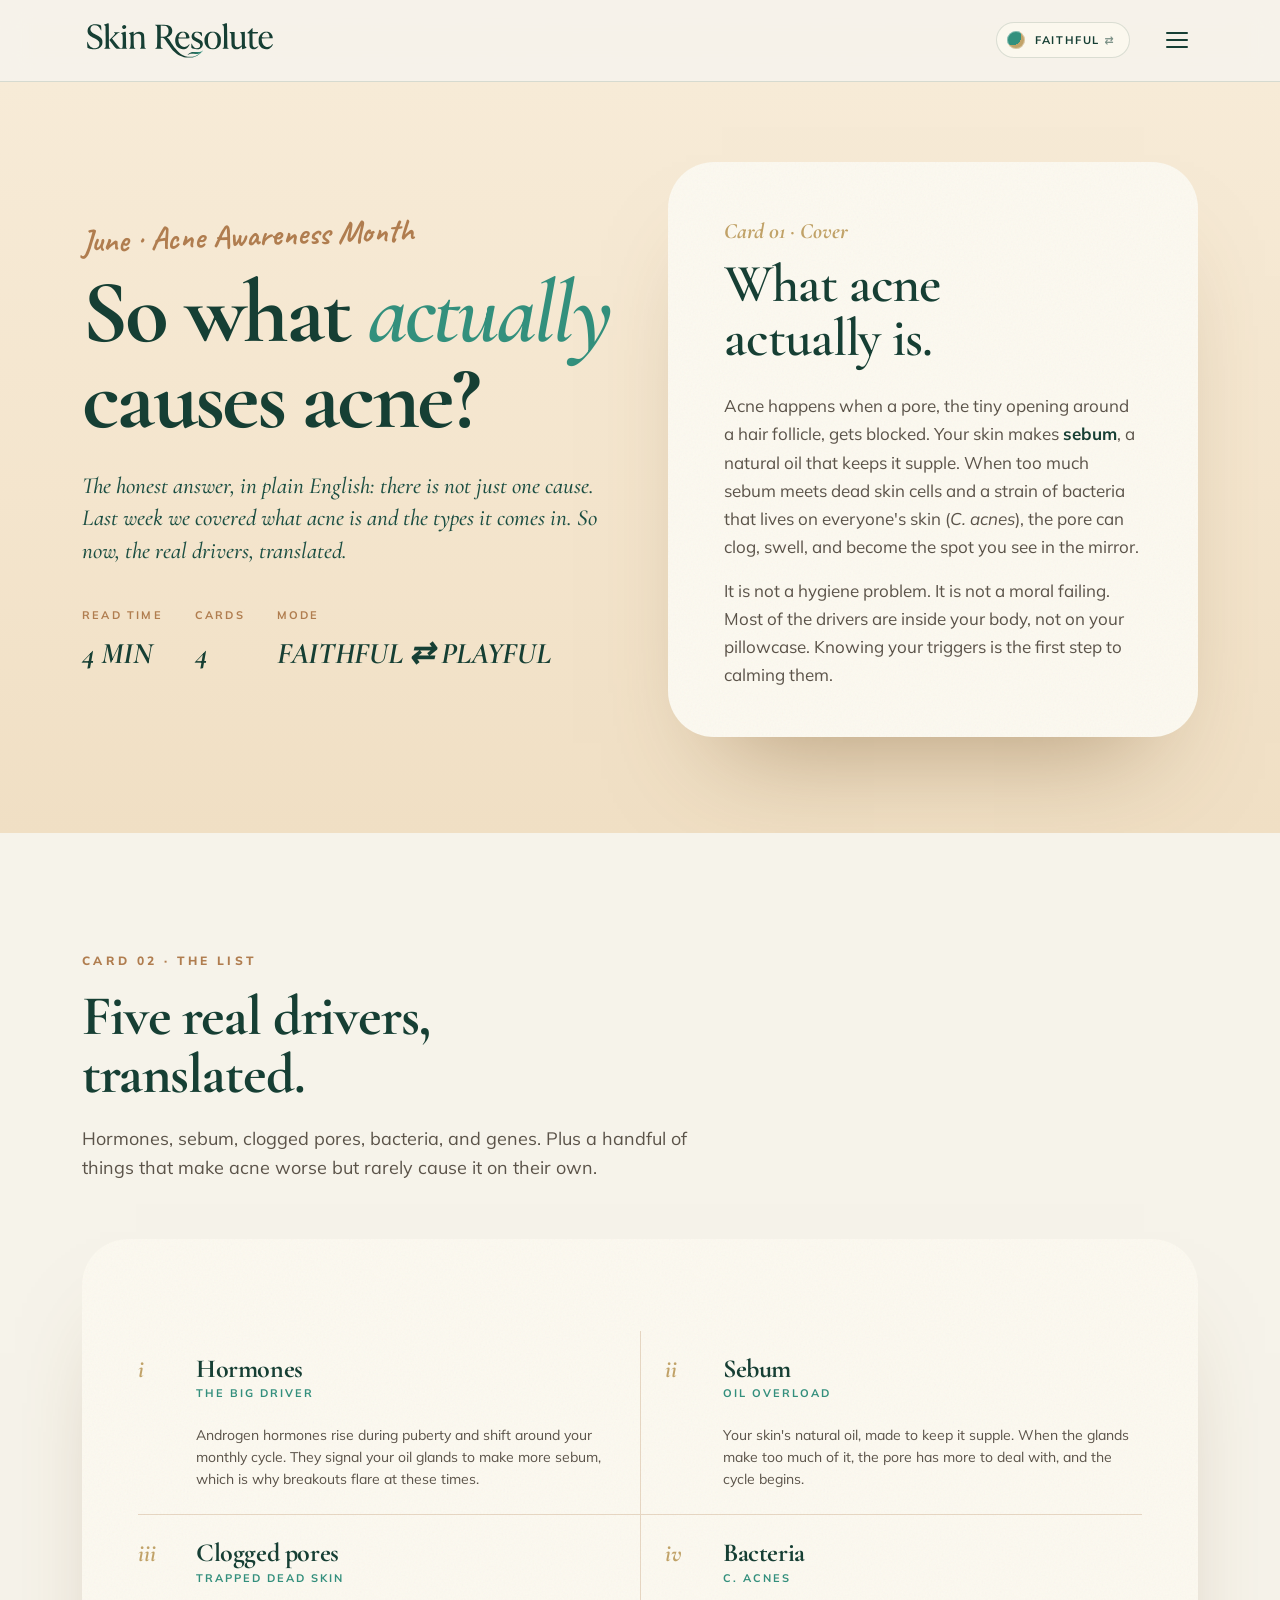
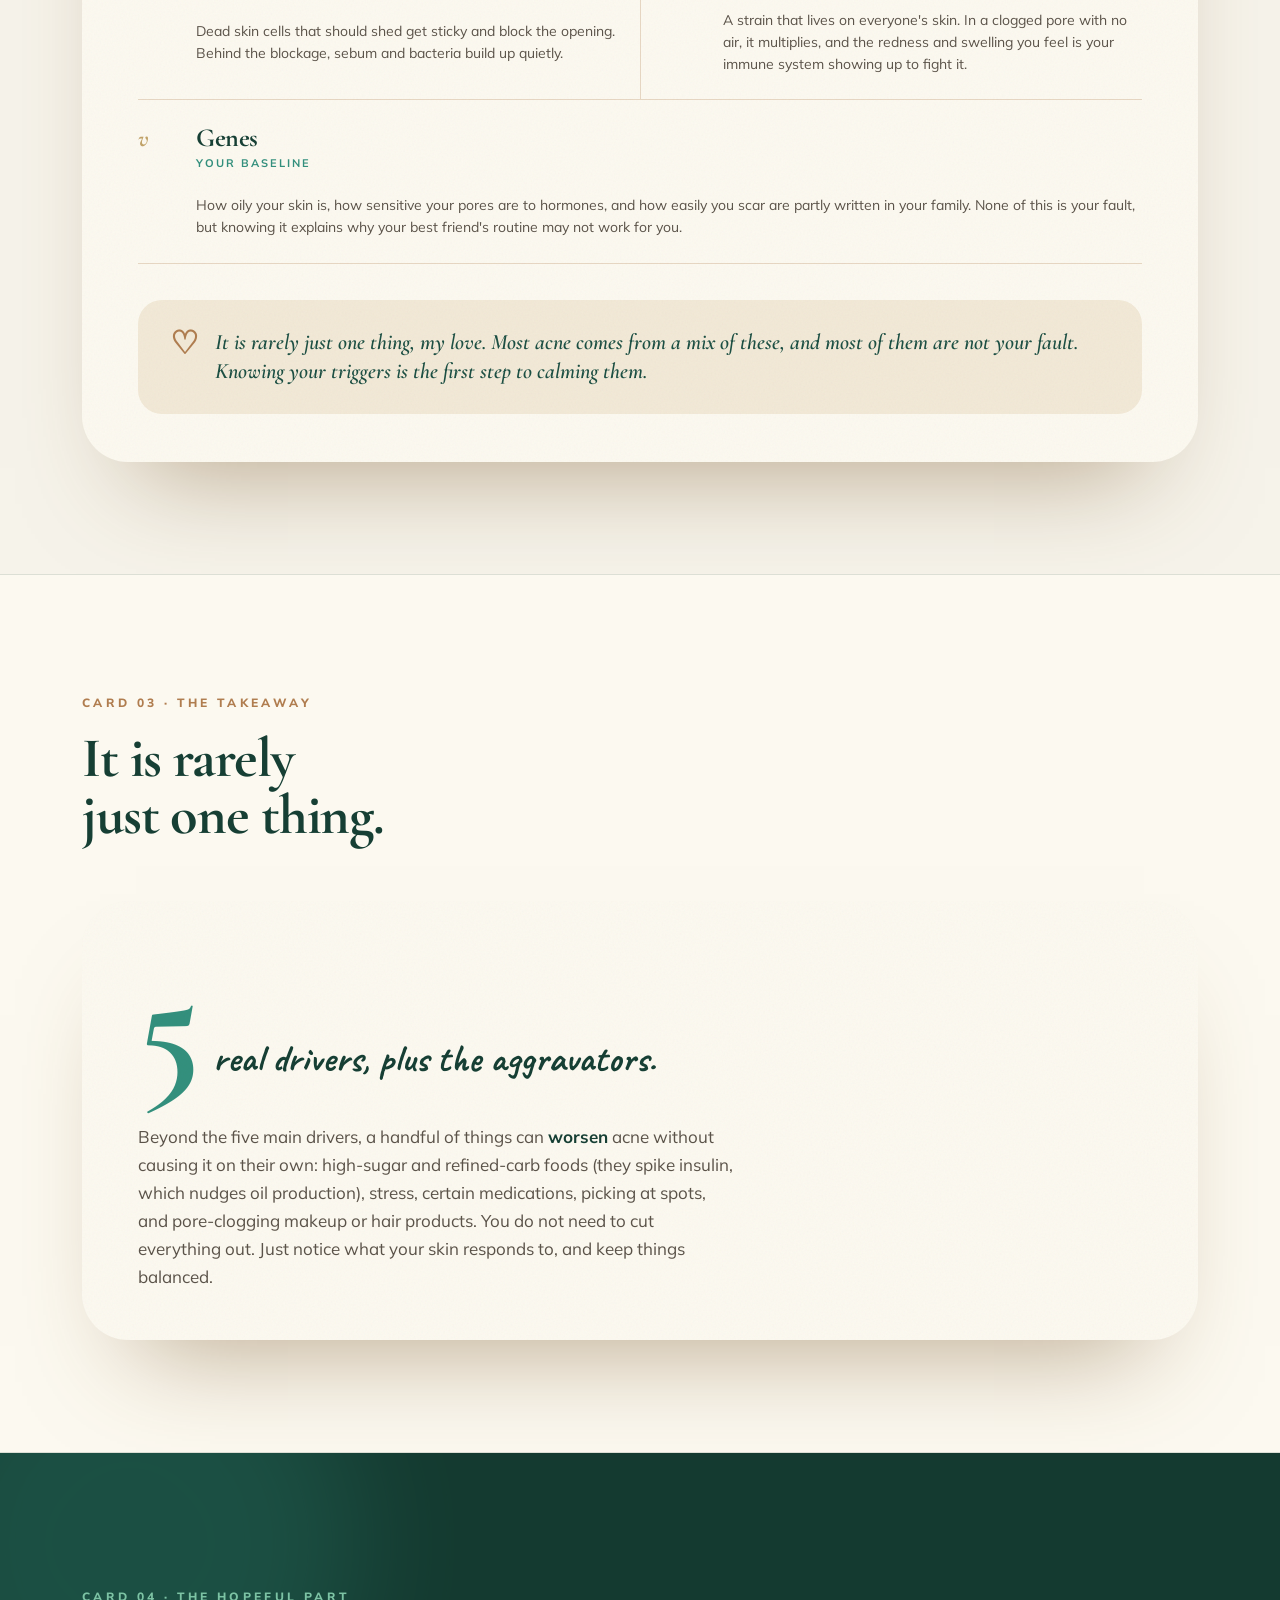
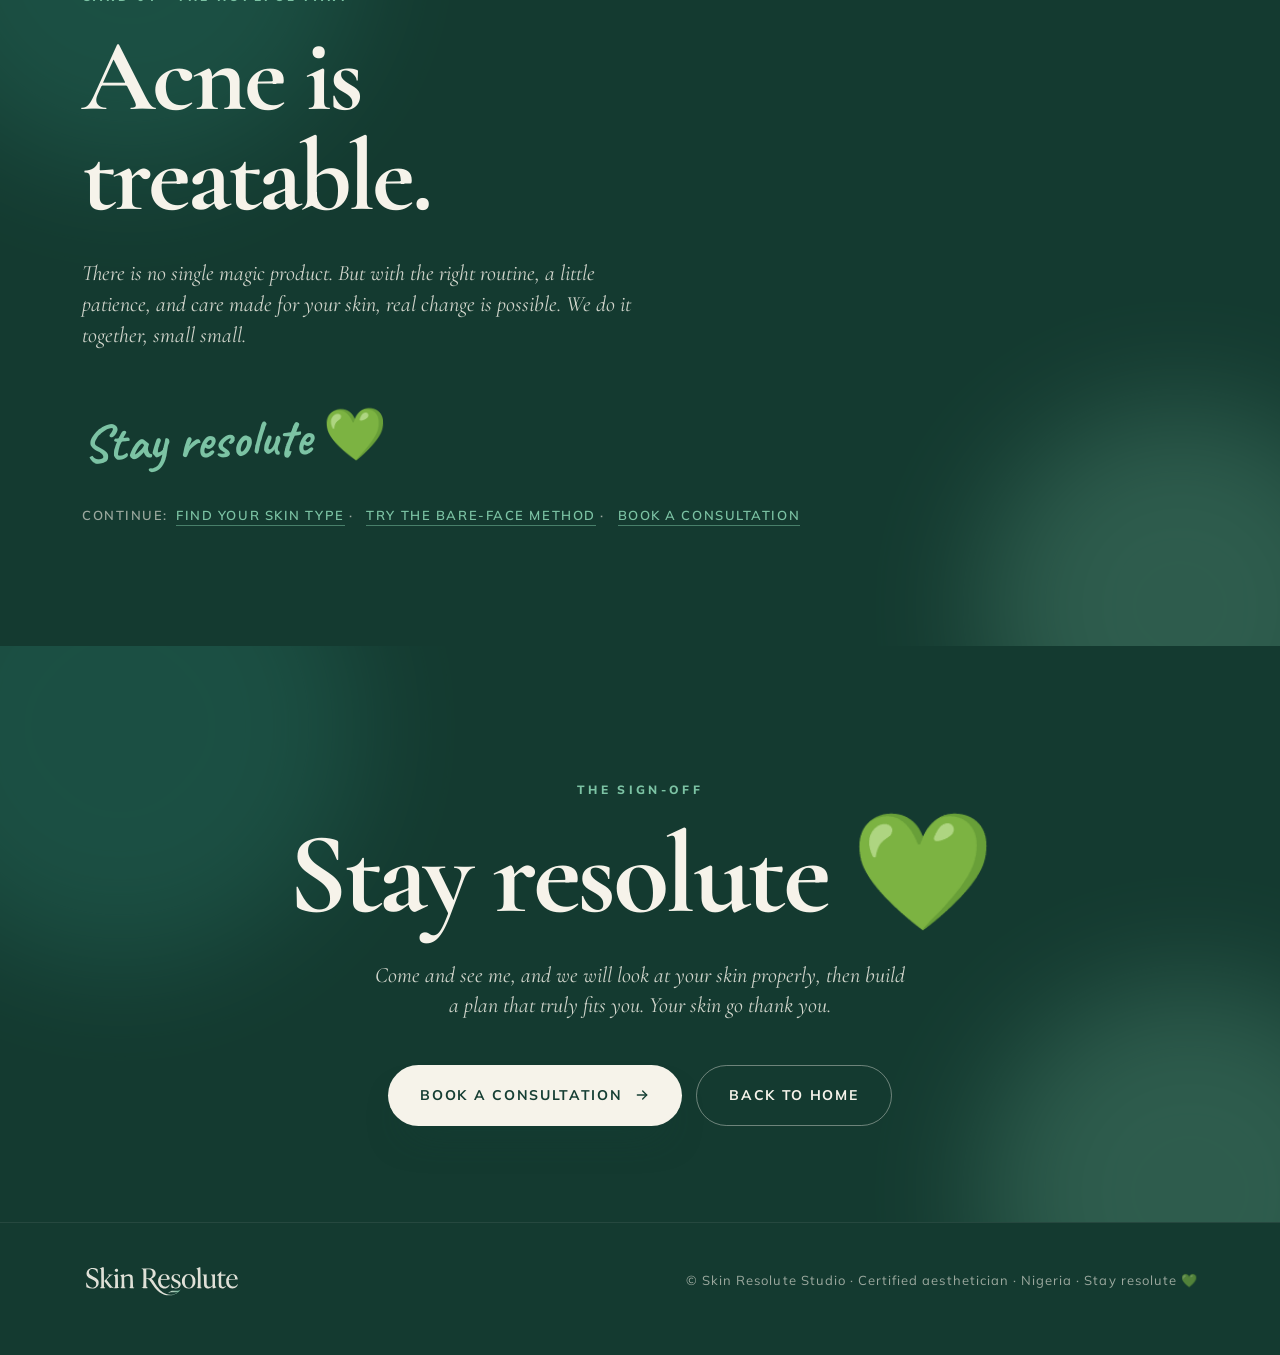
==== commit 6ee68b76: "Integrate updates from new/ folder: updated pages, reference.html, anatomy diagrams, Fitzpatrick & s" ====
--- a/acne-awareness.html
+++ b/acne-awareness.html
@@ -199,6 +199,7 @@
       <a href="skin-types.html">Skin Types</a>
       <a href="bare-face-method.html">Bare-Face</a>
       <a href="study-helper.html">Study Desk</a>
+      <a href="reference.html">Reference</a>
       <a href="voice.html">Voice</a>
       <a href="uv-index.html">UV Index</a>
       <button type="button" class="mode-toggle" aria-label="Reading in Faithful mode. Tap to switch.">
--- a/theme.css
+++ b/theme.css
@@ -481,30 +481,33 @@
 }
 
 /* ============================================================
-   Responsive
-   ============================================================ */
-/* ============================================================
    Mobile nav toggle — hamburger (hidden on desktop)
    ============================================================ */
+/* ============================================================
+   NAV DRAWER — always-hamburger, full-screen panel when open
+   ============================================================ */
 .nav-toggle{
-  display: none;
-  width: 38px; height: 38px;
-  padding: 8px;
+  display: inline-flex;
+  align-items: center;
+  justify-content: center;
+  width: 42px; height: 42px;
+  padding: 10px;
   background: transparent;
   border: 0;
-  border-radius: 8px;
+  border-radius: 10px;
   cursor: pointer;
   flex: none;
   transition: background .15s;
 }
 .nav-toggle:hover{ background: color-mix(in srgb, var(--fg) 8%, transparent); }
+.nav-toggle:focus-visible{ outline: 2px solid var(--accent); outline-offset: 2px; }
 .nav-toggle .bar{
   display: block;
   width: 22px; height: 2px;
   background: var(--fg);
   border-radius: 1px;
   position: relative;
-  transition: background .15s;
+  transition: background .2s;
 }
 .nav-toggle .bar::before,
 .nav-toggle .bar::after{
@@ -514,31 +517,128 @@
   width: 100%; height: 2px;
   background: var(--fg);
   border-radius: 1px;
-  transition: transform .2s, top .2s;
+  transition: transform .25s cubic-bezier(0.2,0,0,1), top .25s cubic-bezier(0.2,0,0,1);
 }
 .nav-toggle .bar::before{ top: -7px; }
 .nav-toggle .bar::after{ top: 7px; }
-/* Open state — hamburger → X */
+
+/* Links hidden by default — shown inside the drawer when open */
+nav.links > a{ display: none; }
+
+/* DRAWER OPEN STATE — full-screen overlay */
+nav.links.nav-open{
+  position: fixed;
+  inset: 0;
+  z-index: 100;
+  flex-direction: column;
+  justify-content: center;
+  align-items: center;
+  gap: 0;
+  background: color-mix(in srgb, var(--bg) 97%, transparent);
+  backdrop-filter: blur(28px) saturate(150%);
+  -webkit-backdrop-filter: blur(28px) saturate(150%);
+  padding: 80px 32px 60px;
+  overflow-y: auto;
+  animation: drawer-fade-in .2s ease;
+}
+
+nav.links.nav-open::before{
+  content: "Skin Resolute";
+  font-family: var(--font-display);
+  font-style: italic;
+  font-size: 17px;
+  font-weight: 500;
+  letter-spacing: -.01em;
+  color: color-mix(in srgb, var(--fg) 35%, transparent);
+  position: absolute;
+  top: 26px;
+  left: 32px;
+}
+
+nav.links.nav-open > a{
+  display: block;
+  font-family: var(--font-display);
+  font-size: clamp(22px, 3.5vw, 30px);
+  font-weight: 500;
+  letter-spacing: -.01em;
+  text-transform: none;
+  opacity: 1;
+  padding: 10px 32px;
+  text-align: center;
+  color: var(--fg);
+  animation: drawer-link-in .35s cubic-bezier(0.2,0,0,1) both;
+  border: 0;
+  width: auto;
+}
+nav.links.nav-open > a:nth-child(1){ animation-delay: .04s; }
+nav.links.nav-open > a:nth-child(2){ animation-delay: .08s; }
+nav.links.nav-open > a:nth-child(3){ animation-delay: .12s; }
+nav.links.nav-open > a:nth-child(4){ animation-delay: .16s; }
+nav.links.nav-open > a:nth-child(5){ animation-delay: .20s; }
+nav.links.nav-open > a:nth-child(6){ animation-delay: .24s; }
+nav.links.nav-open > a:nth-child(7){ animation-delay: .28s; }
+nav.links.nav-open > a:nth-child(8){ animation-delay: .32s; }
+
+nav.links.nav-open > a:hover{ color: var(--accent); }
+nav.links.nav-open > a.active{ color: var(--accent); }
+nav.links.nav-open > a.active::before{
+  content: "";
+  display: inline-block;
+  width: 7px; height: 7px;
+  border-radius: 50%;
+  background: var(--accent);
+  margin-right: 14px;
+  vertical-align: middle;
+  transform: translateY(-4px);
+}
+
+nav.links.nav-open .mode-toggle{
+  position: absolute;
+  bottom: 44px;
+  left: 50%;
+  transform: translateX(-50%);
+  padding: 12px 22px 12px 14px;
+  font-size: 12px;
+}
+
+nav.links.nav-open .nav-toggle{
+  position: absolute;
+  top: 18px;
+  right: 28px;
+  z-index: 101;
+}
+
+/* Hamburger → X (kept from original, works inside drawer too) */
 nav.links.nav-open .nav-toggle .bar{ background: transparent; }
 nav.links.nav-open .nav-toggle .bar::before{ transform: rotate(45deg); top: 0; }
 nav.links.nav-open .nav-toggle .bar::after{ transform: rotate(-45deg); top: 0; }
 
+/* Body scroll lock */
+body.nav-locked{ overflow: hidden; }
+/* Kill header backdrop-filter when nav is open — its filter creates a
+   containing block that traps position:fixed children inside the
+   header's ~70px height instead of the viewport. */
+body.nav-locked header.top{
+  backdrop-filter: none;
+  -webkit-backdrop-filter: none;
+  background: transparent;
+  border-bottom-color: transparent;
+}
+
+@keyframes drawer-fade-in{
+  from{ opacity: 0; }
+  to{ opacity: 1; }
+}
+@keyframes drawer-link-in{
+  from{ opacity: 0; transform: translateY(10px); }
+  to{ opacity: 1; transform: translateY(0); }
+}
+
+/* ============================================================
+   Responsive
+   ============================================================ */
 @media (max-width: 980px){
   section{ padding: 88px 0; }
-  nav.links{ gap: 14px; }
-  .nav-toggle{ display: inline-flex; align-items: center; justify-content: center; }
-  nav.links a{ display: none; }
-  nav.links.nav-open{ flex-wrap: wrap; }
-  nav.links.nav-open a{
-    display: block;
-    width: 100%;
-    padding: 14px 0;
-    border-top: 1px solid var(--line);
-    text-align: center;
-    font-size: 13px;
-  }
-  nav.links.nav-open a:last-of-type{ border-bottom: 1px solid var(--line); }
-  nav.links.nav-open a.active::before{ display: none; }
 }
 @media (max-width: 620px){
   .wrap, .wrap-narrow{ padding: 0 22px; }
